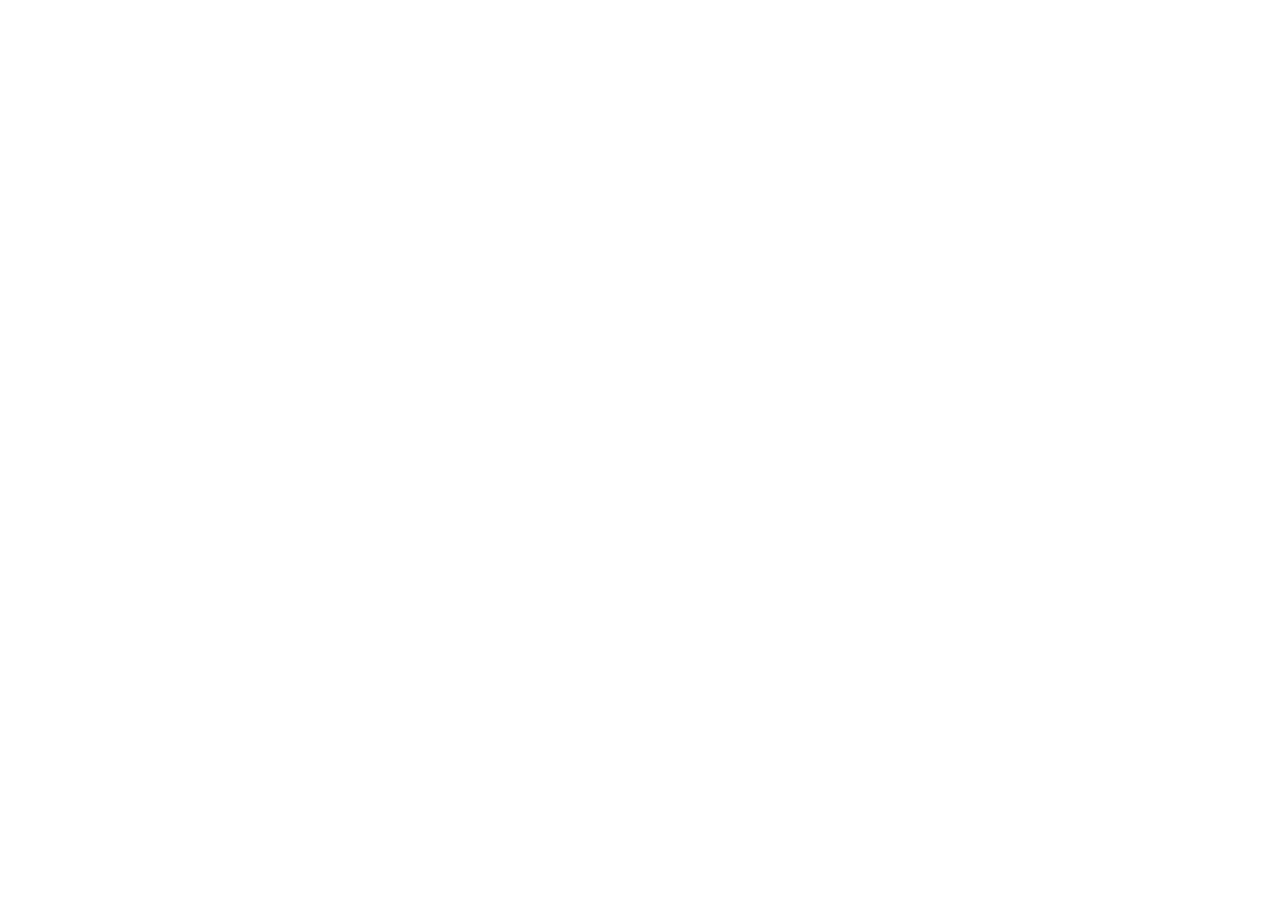
==== web/index.html @ 5def16aa "first commit" ====
<!doctype html>
<html lang="en">
<head>
  <meta charset="utf-8" />
  <meta name="viewport" content="width=device-width, initial-scale=1" />
  <title>Zenith Eclipse ERP Ultimate</title>
  <link rel="manifest" href="/manifest.json" />
  <link rel="icon" href="/icon.svg" />
  <link rel="stylesheet" href="/styles.css" />
</head>
<body>
  <div id="app"></div>
  <script src="/app.js"></script>
</body>
</html>
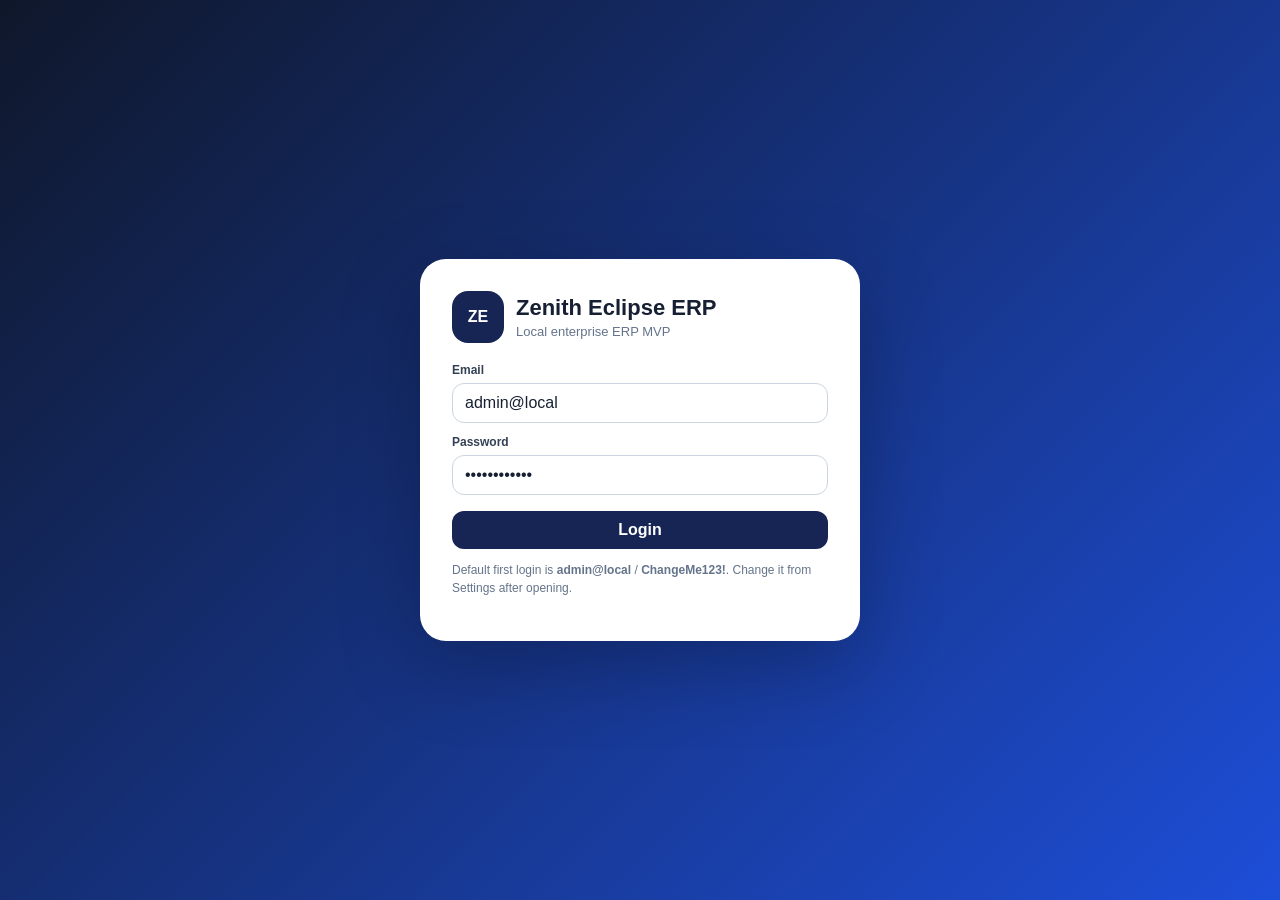
==== commit 1a4a96cc: "new" ====
--- a/web/index.html
+++ b/web/index.html
@@ -3,13 +3,268 @@
 <head>
   <meta charset="utf-8" />
   <meta name="viewport" content="width=device-width, initial-scale=1" />
-  <title>Zenith Eclipse ERP Ultimate</title>
-  <link rel="manifest" href="/manifest.json" />
-  <link rel="icon" href="/icon.svg" />
-  <link rel="stylesheet" href="/styles.css" />
+  <title>Zenith Eclipse ERP</title>
+  <style>
+    :root{--bg:#f4f7fb;--card:#fff;--ink:#172033;--muted:#64748b;--line:#e2e8f0;--primary:#172554;--primary2:#1e40af;--good:#087f5b;--warn:#b45309;--bad:#b91c1c;--soft:#eef2ff;--shadow:0 12px 35px rgba(15,23,42,.08)}
+    *{box-sizing:border-box} body{margin:0;background:var(--bg);color:var(--ink);font-family:Inter,Segoe UI,Arial,sans-serif} button,input,select,textarea{font:inherit}
+    .login-wrap{min-height:100vh;display:grid;place-items:center;padding:28px;background:linear-gradient(135deg,#0f172a,#1d4ed8)}
+    .login-card{width:min(440px,100%);background:white;border-radius:26px;padding:32px;box-shadow:0 25px 80px rgba(0,0,0,.25)}
+    .brand{display:flex;align-items:center;gap:12px;margin-bottom:20px}.brand-mark{height:52px;width:52px;border-radius:16px;background:#172554;color:#fff;display:grid;place-items:center;font-weight:900}.brand h1{font-size:22px;margin:0}.brand p{margin:3px 0 0;color:var(--muted);font-size:13px}
+    label{font-weight:800;font-size:12px;color:#334155;display:block;margin:12px 0 6px}.input,input,select,textarea{width:100%;border:1px solid #cbd5e1;border-radius:12px;padding:10px 12px;background:white;color:var(--ink);outline:none} textarea{min-height:92px;resize:vertical}.input:focus,input:focus,select:focus,textarea:focus{border-color:#1d4ed8;box-shadow:0 0 0 4px rgba(29,78,216,.09)}
+    .btn{border:0;border-radius:12px;padding:10px 14px;font-weight:900;cursor:pointer;display:inline-flex;gap:8px;align-items:center;justify-content:center}.btn.primary{background:var(--primary);color:white}.btn.secondary{background:#e2e8f0;color:#0f172a}.btn.good{background:var(--good);color:white}.btn.warn{background:var(--warn);color:white}.btn.bad{background:var(--bad);color:white}.btn.ghost{background:transparent;color:var(--primary);border:1px solid var(--line)}.btn.small{padding:7px 9px;border-radius:10px;font-size:12px}.btn:disabled{opacity:.55;cursor:not-allowed}
+    .hint{color:var(--muted);font-size:12px;line-height:1.5}.error{background:#fef2f2;border:1px solid #fecaca;color:#991b1b;border-radius:12px;padding:10px;margin-top:12px}.okbox{background:#ecfdf5;border:1px solid #bbf7d0;color:#065f46;border-radius:12px;padding:10px;margin-top:12px}
+    .app{display:none;min-height:100vh}.sidebar{position:fixed;inset:0 auto 0 0;width:280px;background:#0f172a;color:#dbeafe;display:flex;flex-direction:column;z-index:10}.side-head{padding:20px;border-bottom:1px solid rgba(255,255,255,.08)}.side-head .brand-mark{background:#2563eb}.side-head .brand h1{color:#fff}.side-head .brand p{color:#93c5fd}.nav{overflow:auto;padding:12px}.nav-group-title{font-size:11px;text-transform:uppercase;letter-spacing:.08em;color:#94a3b8;margin:16px 10px 8px}.nav button{width:100%;border:0;background:transparent;color:#cbd5e1;text-align:left;padding:10px 12px;border-radius:12px;cursor:pointer;font-weight:750;display:flex;justify-content:space-between;gap:8px}.nav button:hover,.nav button.active{background:#1e293b;color:#fff}.side-foot{margin-top:auto;padding:14px;border-top:1px solid rgba(255,255,255,.08);font-size:12px;color:#94a3b8}
+    .main{margin-left:280px;min-height:100vh}.topbar{height:76px;background:rgba(255,255,255,.9);backdrop-filter:blur(12px);position:sticky;top:0;z-index:8;border-bottom:1px solid var(--line);display:flex;align-items:center;justify-content:space-between;padding:0 28px}.title h2{margin:0;font-size:24px}.title p{margin:4px 0 0;color:var(--muted);font-size:13px}.userbox{display:flex;align-items:center;gap:10px}.avatar{height:40px;width:40px;border-radius:50%;background:#dbeafe;color:#1e3a8a;display:grid;place-items:center;font-weight:900}
+    .content{padding:28px}.cards{display:grid;grid-template-columns:repeat(4,minmax(0,1fr));gap:16px;margin-bottom:22px}.card{background:var(--card);border:1px solid var(--line);border-radius:22px;padding:18px;box-shadow:var(--shadow)}.metric .label{color:var(--muted);font-size:12px;text-transform:uppercase;letter-spacing:.06em;font-weight:900}.metric .value{font-size:28px;font-weight:950;margin-top:8px}.metric .sub{color:var(--muted);font-size:12px;margin-top:4px}.grid2{display:grid;grid-template-columns:1.2fr .8fr;gap:16px}.toolbar{display:flex;gap:10px;align-items:center;justify-content:space-between;margin-bottom:14px;flex-wrap:wrap}.toolbar-left,.toolbar-right{display:flex;gap:10px;align-items:center;flex-wrap:wrap}.search{max-width:360px}.table-wrap{background:white;border:1px solid var(--line);border-radius:20px;box-shadow:var(--shadow);overflow:hidden}.table-scroll{overflow:auto;max-height:calc(100vh - 230px)}table{border-collapse:collapse;width:100%;font-size:13px}th,td{padding:11px 12px;border-bottom:1px solid var(--line);text-align:left;vertical-align:top;white-space:nowrap}th{position:sticky;top:0;background:#f8fafc;z-index:1;color:#334155;font-size:12px;text-transform:uppercase;letter-spacing:.04em}td.muted{color:var(--muted)}.pill{display:inline-block;border-radius:999px;padding:4px 8px;font-weight:900;font-size:11px}.pill.good{background:#dcfce7;color:#166534}.pill.warn{background:#fef3c7;color:#92400e}.pill.bad{background:#fee2e2;color:#991b1b}.pill.neutral{background:#e2e8f0;color:#334155}.pill.info{background:#dbeafe;color:#1e3a8a}.actions{display:flex;gap:6px;align-items:center}.empty{padding:42px;text-align:center;color:var(--muted)}
+    .modal{position:fixed;inset:0;background:rgba(15,23,42,.55);display:none;align-items:flex-start;justify-content:center;padding:26px;z-index:30;overflow:auto}.modal-card{background:white;border-radius:22px;width:min(980px,100%);box-shadow:0 30px 90px rgba(0,0,0,.28);overflow:hidden}.modal-head{display:flex;align-items:center;justify-content:space-between;padding:18px 22px;border-bottom:1px solid var(--line)}.modal-head h3{margin:0}.modal-body{padding:22px}.form-grid{display:grid;grid-template-columns:repeat(3,minmax(0,1fr));gap:14px}.field.full{grid-column:1/-1}.modal-foot{display:flex;justify-content:flex-end;gap:10px;padding:18px 22px;border-top:1px solid var(--line);background:#f8fafc}
+    .settings-grid{display:grid;grid-template-columns:1fr 1fr;gap:16px}.mini-list{display:grid;gap:10px}.mini-row{display:flex;justify-content:space-between;gap:12px;padding:10px 0;border-bottom:1px solid var(--line)}.mini-row b{font-size:13px}.mini-row span{color:var(--muted);font-size:13px;text-align:right}.ai-line{padding:12px;border:1px solid var(--line);border-radius:14px;margin-top:10px;background:#f8fafc}.report-list{columns:2;column-gap:28px}.report-list div{break-inside:avoid;border-bottom:1px solid var(--line);padding:8px 0}.mobile-menu{display:none}
+    @media(max-width:1100px){.cards{grid-template-columns:repeat(2,1fr)}.grid2,.settings-grid{grid-template-columns:1fr}.form-grid{grid-template-columns:repeat(2,1fr)}}
+    @media(max-width:760px){.sidebar{transform:translateX(-100%);transition:.2s}.sidebar.open{transform:none}.main{margin-left:0}.mobile-menu{display:inline-flex}.topbar{padding:0 14px}.content{padding:16px}.cards{grid-template-columns:1fr}.form-grid{grid-template-columns:1fr}.modal{padding:12px}th,td{padding:9px}.title h2{font-size:18px}}
+  </style>
 </head>
 <body>
-  <div id="app"></div>
-  <script src="/app.js"></script>
+  <div id="login" class="login-wrap">
+    <div class="login-card">
+      <div class="brand"><div class="brand-mark">ZE</div><div><h1>Zenith Eclipse ERP</h1><p>Local enterprise ERP MVP</p></div></div>
+      <label>Email</label><input id="loginEmail" value="admin@local" autocomplete="username" />
+      <label>Password</label><input id="loginPassword" value="ChangeMe123!" type="password" autocomplete="current-password" />
+      <button class="btn primary" style="width:100%;margin-top:16px" onclick="login()">Login</button>
+      <p class="hint">Default first login is <b>admin@local</b> / <b>ChangeMe123!</b>. Change it from Settings after opening.</p>
+      <div id="loginMsg"></div>
+    </div>
+  </div>
+
+  <div id="app" class="app">
+    <aside id="sidebar" class="sidebar">
+      <div class="side-head"><div class="brand"><div class="brand-mark">ZE</div><div><h1>Zenith ERP</h1><p id="companyShort">Company control system</p></div></div></div>
+      <nav id="nav" class="nav"></nav>
+      <div class="side-foot"><div id="userSmall"></div><div style="margin-top:6px">Data is stored locally on this computer.</div></div>
+    </aside>
+    <main class="main">
+      <header class="topbar">
+        <button class="btn ghost mobile-menu" onclick="toggleMenu()">☰</button>
+        <div class="title"><h2 id="pageTitle">Dashboard</h2><p id="pageSub">Full company overview</p></div>
+        <div class="userbox"><div class="avatar" id="avatar">A</div><div><b id="userName">Admin</b><div class="hint" id="userRole">Owner</div></div><button class="btn secondary small" onclick="logout()">Logout</button></div>
+      </header>
+      <section id="content" class="content"></section>
+    </main>
+  </div>
+
+  <div id="modal" class="modal">
+    <div class="modal-card">
+      <div class="modal-head"><h3 id="modalTitle">Record</h3><button class="btn secondary small" onclick="closeModal()">✕</button></div>
+      <div id="modalBody" class="modal-body"></div>
+      <div id="modalFoot" class="modal-foot"></div>
+    </div>
+  </div>
+
+<script>
+const State = { user:null, company:null, stats:null, module:'dashboard', records:[], editing:null, modulesCache:{}, users:[] };
+const CURRENCIES = ['AED','USD','EUR','OMR','GBP','CNY','AFN','SAR','INR'];
+const STATUS = ['Active','Draft','Open','Pending','In Transit','Delivered','Closed','Cancelled'];
+const APPROVAL = ['Pending','Approved','Rejected','Returned','Not required'];
+const PAYMENT = ['Unpaid','Partial','Paid','Overdue'];
+
+const groups = [
+  ['Main', [['dashboard','Dashboard'],['approvals','Approvals'],['reports','Reports']]],
+  ['Sales', [['customers','Customers'],['suppliers','Suppliers'],['products','Products / Services'],['rfqs','RFQ'],['quotations','Quotations'],['proformas','Proforma Invoices'],['invoices','Commercial Invoices'],['packingLists','Packing Lists']]],
+  ['Transport', [['shipments','Shipments'],['billsOfLading','BL Module'],['deliveryNotes','Delivery Notes']]],
+  ['Finance', [['vouchers','Vouchers'],['expenses','Expenses'],['bankDocuments','Bank Documents']]],
+  ['Admin / Legal', [['employees','Employees'],['contracts','Contracts'],['assets','Assets'],['complianceCases','Compliance / KYC'],['tasks','Tasks']]],
+  ['System', [['audit','Audit Trail'],['settings','Settings']]]
+];
+
+const moduleDefs = {
+  customers:{title:'Customers', sub:'Customer master data, credit, KYC, approvals', key:['code','name','phone','country','creditLimit','approvalStatus','status'], fields:[
+    ['code','Code','readonly'],['name','Customer name','text','req'],['contactPerson','Contact person'],['email','Email'],['phone','Phone'],['country','Country'],['currency','Currency','select',CURRENCIES],['creditLimit','Credit limit','number'],['outstanding','Outstanding','number'],['kycStatus','KYC Status','select',['Pending','Approved','Expired','High risk']],['riskLevel','Risk level','select',['Low','Medium','High']],['status','Status','select',STATUS],['notes','Notes','textarea','full'] ]},
+  suppliers:{title:'Suppliers', sub:'Supplier database, terms, KYB, approvals', key:['code','name','phone','country','currency','approvalStatus','status'], fields:[
+    ['code','Code','readonly'],['name','Supplier name','text','req'],['contactPerson','Contact person'],['email','Email'],['phone','Phone'],['country','Country'],['currency','Currency','select',CURRENCIES],['paymentTerms','Payment terms'],['kybStatus','KYB Status','select',['Pending','Approved','Expired','High risk']],['status','Status','select',STATUS],['notes','Notes','textarea','full'] ]},
+  employees:{title:'Employees', sub:'HR files, departments, documents, expiry alerts', key:['code','name','department','role','phone','documentExpiry','status'], fields:[
+    ['code','Employee Code','readonly'],['name','Employee name','text','req'],['department','Department','select',['Accounting','Admin','Legal','Transport','Sales','Operations','Management']],['role','Job role'],['email','Email'],['phone','Phone'],['branch','Branch'],['joiningDate','Joining date','date'],['documentType','Document type'],['documentExpiry','Document expiry','date'],['status','Status','select',STATUS],['notes','Notes','textarea','full'] ]},
+  products:{title:'Products / Services', sub:'Product, service, transport price list', key:['code','name','category','unit','sellingPrice','currency','status'], fields:[
+    ['code','Code','readonly'],['name','Product / Service name','text','req'],['category','Category','select',['Product','Transport','Customs','Freight','Service','Other']],['unit','Unit'],['buyingCost','Buying cost','number'],['sellingPrice','Selling price','number'],['currency','Currency','select',CURRENCIES],['status','Status','select',STATUS],['description','Description','textarea','full'] ]},
+  rfqs:{title:'RFQ', sub:'Request for quotation and first job reference', key:['docNo','jobRef','date','customer','route','status','createdBy'], fields:[
+    ['docNo','RFQ No.','readonly'],['jobRef','Job Ref.','text'],['date','Date','date'],['customer','Customer','text','req'],['route','Route'],['cargo','Cargo description','textarea','full'],['quantity','Quantity'],['targetPrice','Target price','number'],['currency','Currency','select',CURRENCIES],['status','Status','select',STATUS],['notes','Notes','textarea','full'] ]},
+  quotations:{title:'Quotations', sub:'Approved quotation with profit control', key:['docNo','jobRef','date','customer','sellingPrice','profit','approvalStatus','status'], fields:[
+    ['docNo','Quotation No.','readonly'],['jobRef','Job Ref.','text'],['date','Date','date'],['customer','Customer','text','req'],['validUntil','Valid until','date'],['route','Route'],['cargo','Cargo / service description','textarea','full'],['buyingCost','Buying cost','number'],['sellingPrice','Selling price','number'],['profit','Profit','number'],['currency','Currency','select',CURRENCIES],['approvalStatus','Approval','select',APPROVAL],['status','Status','select',STATUS],['terms','Terms','textarea','full'] ]},
+  proformas:{title:'Proforma Invoices', sub:'PI linked to quotation/job reference', key:['docNo','jobRef','date','customer','total','paymentStatus','approvalStatus','status'], fields:[
+    ['docNo','PI No.','readonly'],['jobRef','Job Ref.','text'],['date','Date','date'],['customer','Customer','text','req'],['description','Description','textarea','full'],['subtotal','Subtotal','number'],['vat','VAT','number'],['total','Total','number'],['currency','Currency','select',CURRENCIES],['paymentStatus','Payment','select',PAYMENT],['approvalStatus','Approval','select',APPROVAL],['status','Status','select',STATUS] ]},
+  invoices:{title:'Commercial Invoices', sub:'Commercial invoice, receivables, profit tracking', key:['docNo','jobRef','date','customer','total','paymentStatus','approvalStatus','status'], fields:[
+    ['docNo','Invoice No.','readonly'],['jobRef','Job Ref.','text'],['date','Date','date'],['customer','Customer','text','req'],['commercialInvoiceNo','External CI No.'],['description','Description','textarea','full'],['subtotal','Subtotal','number'],['vat','VAT','number'],['total','Total','number'],['cost','Cost','number'],['profit','Profit','number'],['currency','Currency','select',CURRENCIES],['dueDate','Due date','date'],['paymentStatus','Payment','select',PAYMENT],['approvalStatus','Approval','select',APPROVAL],['status','Status','select',STATUS] ]},
+  packingLists:{title:'Packing Lists', sub:'Packing list linked to invoice/shipment', key:['docNo','jobRef','date','customer','packages','grossWeight','status'], fields:[
+    ['docNo','Packing List No.','readonly'],['jobRef','Job Ref.','text'],['date','Date','date'],['customer','Customer','text','req'],['productDescription','Product description','textarea','full'],['packages','Packages'],['netWeight','Net weight'],['grossWeight','Gross weight'],['volume','Volume / CBM'],['marks','Marks & numbers','textarea','full'],['status','Status','select',STATUS] ]},
+  shipments:{title:'Shipments / Transport', sub:'Containers, trucks, route, customs, GPS status', key:['docNo','jobRef','customer','route','containerNo','truckNo','status','profit'], fields:[
+    ['docNo','Shipment No.','readonly'],['jobRef','Job Ref.','text'],['customer','Customer','text','req'],['supplier','Transport supplier'],['route','Route','text','req'],['origin','Origin'],['destination','Destination'],['containerNo','Container No.'],['sealNo','Seal No.'],['truckNo','Truck No.'],['trailerNo','Trailer No.'],['driverName','Driver name'],['driverMobile','Driver mobile'],['bayanNo','Bayan / Customs No.'],['gatePass','Gate pass'],['portStatus','Port status'],['customsStatus','Customs status'],['borderStatus','Border status'],['gpsLocation','GPS location / link'],['cost','Transport cost','number'],['sellingPrice','Selling price','number'],['profit','Profit','number'],['status','Status','select',STATUS],['notes','Notes','textarea','full'] ]},
+  billsOfLading:{title:'Bill of Lading', sub:'BL draft, carrier, amendments, approvals', key:['docNo','jobRef','shipper','consignee','containerNo','blType','approvalStatus','status'], fields:[
+    ['docNo','BL No.','readonly'],['jobRef','Job Ref.','text'],['shipper','Shipper','text','req'],['consignee','Consignee','text','req'],['notifyParty','Notify party'],['vesselVoyage','Vessel / Voyage'],['pol','POL'],['pod','POD'],['fpod','FPOD'],['containerNo','Container No.'],['sealNo','Seal No.'],['cargoDescription','Cargo description','textarea','full'],['grossWeight','Gross weight'],['netWeight','Net weight'],['hsCode','HS Code'],['freightTerms','Freight terms','select',['Prepaid','Collect','Third party']],['blType','BL Type','select',['Original BL','Seaway BL','Telex Release','Surrendered BL','eBL']],['surrenderStatus','Surrender status','select',['Not surrendered','Requested','Surrendered']],['amendmentRecord','Amendment record','textarea','full'],['carrierCommunication','Carrier / agent communication','textarea','full'],['approvalStatus','Approval','select',APPROVAL],['status','Status','select',STATUS] ]},
+  deliveryNotes:{title:'Delivery Notes', sub:'POD, receiver, GPS, delivery confirmation', key:['docNo','jobRef','customer','truckNo','containerNo','receiverName','approvalStatus','status'], fields:[
+    ['docNo','Delivery Note No.','readonly'],['jobRef','Job Ref.','text'],['customer','Customer','text','req'],['dateTime','Date & time','datetime-local'],['truckNo','Truck No.'],['driverName','Driver name'],['driverMobile','Driver mobile'],['containerNo','Container No.'],['sealNo','Seal No.'],['productDescription','Product description','textarea','full'],['quantity','Quantity'],['weight','Weight'],['loadingLocation','Loading location'],['deliveryLocation','Delivery location'],['receiverName','Receiver name'],['receiverSignature','Receiver signature text'],['gpsLocation','GPS location / link'],['photoNotes','Delivery photo notes / file refs','textarea','full'],['podStatus','POD status','select',['Pending','Uploaded','Verified','Rejected']],['approvalStatus','Approval','select',APPROVAL],['status','Status','select',STATUS] ]},
+  vouchers:{title:'Vouchers', sub:'Receipt, payment and internal transfer vouchers', key:['docNo','date','type','party','amount','currency','approvalStatus','status'], fields:[
+    ['docNo','Voucher No.','readonly'],['date','Date','date'],['type','Type','select',['Receipt Voucher','Payment Voucher','Internal Transfer']],['party','Customer / Supplier / Account','text','req'],['bankAccount','Bank / Cash account'],['amount','Amount','number'],['currency','Currency','select',CURRENCIES],['reference','Reference'],['description','Description','textarea','full'],['approvalStatus','Approval','select',APPROVAL],['status','Status','select',STATUS] ]},
+  expenses:{title:'Expenses', sub:'Office, shipment, route and admin expenses', key:['docNo','date','category','party','amount','approvalStatus','status'], fields:[
+    ['docNo','Expense No.','readonly'],['date','Date','date'],['category','Category','select',['Office','Transport','Port charges','Truck waiting','Customs','Legal','HR','Bank','Other']],['party','Paid to'],['jobRef','Job Ref.'],['amount','Amount','number'],['currency','Currency','select',CURRENCIES],['description','Description','textarea','full'],['approvalStatus','Approval','select',APPROVAL],['status','Status','select',STATUS] ]},
+  contracts:{title:'Contracts / Legal', sub:'Contracts, POA, legal records, expiry alerts', key:['docNo','title','party','contractType','expiryDate','approvalStatus','status'], fields:[
+    ['docNo','Contract No.','readonly'],['title','Title','text','req'],['party','Customer / Supplier / Employee'],['contractType','Type','select',['Customer Contract','Supplier Contract','Agency Agreement','Transport Agreement','POA','Legal Case','Company Registration','Other']],['startDate','Start date','date'],['expiryDate','Expiry date','date'],['riskFlag','Legal risk','select',['Low','Medium','High']],['version','Version'],['summary','Summary / clauses','textarea','full'],['approvalStatus','Approval','select',APPROVAL],['status','Status','select',STATUS] ]},
+  assets:{title:'Assets', sub:'Company assets and vehicle/truck document expiry', key:['code','name','assetType','assignedTo','documentExpiry','status'], fields:[
+    ['code','Asset Code','readonly'],['name','Asset name','text','req'],['assetType','Type','select',['Vehicle','Truck','Trailer','Laptop','Office equipment','License','Other']],['assignedTo','Assigned to'],['plateNo','Plate / serial no.'],['purchaseDate','Purchase date','date'],['value','Value','number'],['documentExpiry','Document expiry','date'],['status','Status','select',STATUS],['notes','Notes','textarea','full'] ]},
+  bankDocuments:{title:'Bank Documents', sub:'Bank uploads, reconciliation and approvals', key:['docNo','date','bankName','accountNo','amount','status'], fields:[
+    ['docNo','Bank Doc No.','readonly'],['date','Date','date'],['bankName','Bank name','text','req'],['accountNo','Account No.'],['documentType','Document type','select',['Statement','Transfer proof','Deposit slip','Reconciliation','Other']],['amount','Amount','number'],['currency','Currency','select',CURRENCIES],['reference','Reference'],['approvalStatus','Approval','select',APPROVAL],['status','Status','select',STATUS],['notes','Notes','textarea','full'] ]},
+  complianceCases:{title:'Compliance / KYC', sub:'KYC, KYB, sanctions, source of funds, country risk', key:['docNo','partyName','caseType','countryRisk','sanctionsStatus','approvalStatus','status'], fields:[
+    ['docNo','Compliance No.','readonly'],['partyName','Party name','text','req'],['caseType','Case type','select',['KYC','KYB','Sanctions','Source of Funds','Source of Wealth','High Risk Transaction']],['country','Country'],['countryRisk','Country risk','select',['Low','Medium','High','Prohibited']],['sanctionsStatus','Sanctions status','select',['Not screened','Clear','Possible match','Blocked']],['transactionPurpose','Transaction purpose','textarea','full'],['sourceOfFunds','Source of funds'],['beneficialOwner','Beneficial owner'],['riskNotes','Risk notes','textarea','full'],['approvalStatus','Approval','select',APPROVAL],['status','Status','select',STATUS] ]},
+  tasks:{title:'Tasks', sub:'Internal notices, task management, reminders', key:['docNo','title','assignedTo','department','dueDate','status'], fields:[
+    ['docNo','Task No.','readonly'],['title','Task title','text','req'],['assignedTo','Assigned to'],['department','Department','select',['Accounting','Admin','Legal','Transport','Sales','Operations','Management']],['priority','Priority','select',['Low','Medium','High','Urgent']],['dueDate','Due date','date'],['description','Description','textarea','full'],['status','Status','select',['Pending','In Progress','Done','Cancelled']] ]}
+};
+
+function esc(s){return String(s ?? '').replace(/[&<>"']/g,m=>({'&':'&amp;','<':'&lt;','>':'&gt;','"':'&quot;',"'":'&#39;'}[m]))}
+function fmt(v){ if(v===undefined||v===null||v==='') return '—'; if(typeof v==='number') return Number(v).toLocaleString(undefined,{maximumFractionDigits:2}); return esc(v); }
+async function api(path, opts={}){ const res=await fetch(path,{headers:{'Content-Type':'application/json'},...opts}); const data=await res.json().catch(()=>({ok:false,error:'Invalid server response'})); if(!res.ok||!data.ok) throw new Error(data.error||('HTTP '+res.status)); return data.data; }
+function today(){ return new Date().toISOString().slice(0,10); }
+function money(n){ return Number(n||0).toLocaleString(undefined,{maximumFractionDigits:2}); }
+function pill(v){ const s=String(v||'').toLowerCase(); let c='neutral'; if(['approved','paid','active','delivered','closed','done','clear','verified'].some(x=>s.includes(x))) c='good'; if(['pending','draft','partial','in transit','open','requested','returned'].some(x=>s.includes(x))) c='warn'; if(['rejected','cancelled','overdue','high','blocked','expired'].some(x=>s.includes(x))) c='bad'; if(['not required','low'].some(x=>s.includes(x))) c='info'; return `<span class="pill ${c}">${fmt(v)}</span>` }
+
+async function login(){
+  const msg=document.getElementById('loginMsg'); msg.innerHTML='';
+  try{ await api('/api/login',{method:'POST',body:JSON.stringify({email:loginEmail.value,password:loginPassword.value})}); await bootstrap(); }
+  catch(e){ msg.innerHTML=`<div class="error">${esc(e.message)}</div>`; }
+}
+async function logout(){ await fetch('/api/logout'); location.reload(); }
+async function bootstrap(){
+  try{
+    const b=await api('/api/bootstrap'); State.user=b.user; State.company=b.company; State.stats=b.stats; State.users=b.users||[];
+    document.getElementById('login').style.display='none'; document.getElementById('app').style.display='block';
+    companyShort.textContent=State.company.name||'Company control system'; userName.textContent=State.user.name; userRole.textContent=State.user.role+' • '+(State.user.department||''); avatar.textContent=(State.user.name||'A').slice(0,1).toUpperCase(); userSmall.textContent=`${State.user.email} • ${State.user.role}`;
+    renderNav(); await route('dashboard');
+  }catch(e){ document.getElementById('login').style.display='grid'; }
+}
+function renderNav(){
+  nav.innerHTML=groups.map(([g,items])=>`<div class="nav-group-title">${g}</div>`+items.map(([id,label])=>`<button id="nav_${id}" onclick="route('${id}')"><span>${label}</span><span id="navCount_${id}"></span></button>`).join('')).join('');
+}
+function setActive(id,title,sub){ State.module=id; document.querySelectorAll('.nav button').forEach(b=>b.classList.remove('active')); const nb=document.getElementById('nav_'+id); if(nb) nb.classList.add('active'); pageTitle.textContent=title; pageSub.textContent=sub||''; if(innerWidth<760) sidebar.classList.remove('open'); }
+function toggleMenu(){ sidebar.classList.toggle('open'); }
+async function route(id){
+  if(id==='dashboard') return renderDashboard();
+  if(id==='approvals') return renderApprovals();
+  if(id==='reports') return renderReports();
+  if(id==='audit') return renderAudit();
+  if(id==='settings') return renderSettings();
+  return renderModule(id);
+}
+
+async function refreshStats(){ State.stats=await api('/api/stats'); }
+async function renderDashboard(){
+  await refreshStats(); setActive('dashboard','Dashboard','Owner and management control overview');
+  const s=State.stats||{};
+  content.innerHTML=`
+    <div class="cards">
+      ${metric('Cash balance',s.cashBalance,'Local calculated receipts minus payments')}
+      ${metric('Receivables',s.receivables,'Open/unpaid commercial invoices')}
+      ${metric('Payables / spend',s.payables,'Payment vouchers and expenses')}
+      ${metric('Profit',s.profit,'Shipment + invoice profit entries')}
+      ${metric('Open shipments',s.openShipments,'Shipments not closed/cancelled')}
+      ${metric('Pending approvals',s.pendingApprovals,'Documents awaiting approval')}
+      ${metric('Pending BL',s.pendingBL,'BL drafts / pending approvals')}
+      ${metric('Pending DN',s.pendingDN,'Delivery note drafts / approvals')}
+    </div>
+    <div class="grid2">
+      <div class="card"><h3>AI management assistant</h3><p class="hint">Local MVP rule engine. Production AI/OCR can be connected later to your private database permissions.</p>${aiLines(s)}</div>
+      <div class="card"><h3>System coverage</h3><div class="mini-list">${Object.entries(s.moduleCounts||{}).sort().map(([k,v])=>`<div class="mini-row"><b>${esc(labelFor(k))}</b><span>${v} records</span></div>`).join('')}</div></div>
+    </div>`;
+}
+function metric(label,value,sub){ return `<div class="card metric"><div class="label">${label}</div><div class="value">${money(value)}</div><div class="sub">${sub}</div></div>` }
+function aiLines(s){
+  const lines=[];
+  if((s.pendingApprovals||0)>0) lines.push(`${s.pendingApprovals} approval item(s) need manager review.`);
+  if((s.receivables||0)>0) lines.push(`Receivables are ${money(s.receivables)}. Follow up unpaid customers.`);
+  if((s.pendingBL||0)>0) lines.push(`${s.pendingBL} BL item(s) are still pending/draft.`);
+  if((s.openShipments||0)>0) lines.push(`${s.openShipments} open shipment(s) should be checked for delay, DO expiry and free time.`);
+  if((s.cashBalance||0)<0) lines.push(`Cash balance is negative in local records. Review payment vouchers and receipts.`);
+  if(!lines.length) lines.push('No urgent issue detected from the current local records.');
+  return lines.map(x=>`<div class="ai-line">${esc(x)}</div>`).join('')
+}
+function labelFor(k){ return moduleDefs[k]?.title || ({approvals:'Approvals',dashboard:'Dashboard',reports:'Reports',audit:'Audit Trail',settings:'Settings'}[k]||k); }
+
+async function renderModule(module){
+  const def=moduleDefs[module]; if(!def){ content.innerHTML='<div class="error">Unknown module</div>'; return; }
+  setActive(module,def.title,def.sub); content.innerHTML='<div class="card">Loading...</div>';
+  State.records=await api('/api/list?module='+encodeURIComponent(module)); State.modulesCache[module]=State.records;
+  const rows=State.records; const keys=def.key;
+  content.innerHTML=`<div class="toolbar"><div class="toolbar-left"><button class="btn primary" onclick="openForm('${module}')">+ New</button><button class="btn secondary" onclick="renderModule('${module}')">Refresh</button></div><div class="toolbar-right"><input class="input search" id="searchBox" placeholder="Search ${esc(def.title)}..." oninput="drawTable('${module}')" /><button class="btn ghost" onclick="downloadCSV('${module}')">Export CSV</button></div></div><div class="table-wrap"><div class="table-scroll"><table><thead><tr>${keys.map(k=>`<th>${esc(fieldLabel(k))}</th>`).join('')}<th>Actions</th></tr></thead><tbody id="tbody"></tbody></table></div></div>`;
+  drawTable(module);
+}
+function drawTable(module){
+  const def=moduleDefs[module]; const q=(document.getElementById('searchBox')?.value||'').toLowerCase();
+  const rows=(State.modulesCache[module]||State.records||[]).filter(r=>JSON.stringify(r).toLowerCase().includes(q));
+  const html=rows.map(r=>`<tr>${def.key.map(k=>`<td>${['approvalStatus','status','paymentStatus','riskLevel','podStatus','kycStatus','kybStatus','sanctionsStatus','countryRisk'].includes(k)?pill(r[k]):fmt(r[k])}</td>`).join('')}<td><div class="actions"><button class="btn secondary small" onclick='openForm("${module}",${JSON.stringify(r.id)})'>Edit</button><button class="btn ghost small" onclick='printDoc("${module}",${JSON.stringify(r.id)})'>Print</button>${approvalButtons(module,r)}<button class="btn bad small" onclick='cancelRecord("${module}",${JSON.stringify(r.id)})'>Cancel</button></div></td></tr>`).join('');
+  tbody.innerHTML=html||`<tr><td colspan="${def.key.length+1}"><div class="empty">No records yet. Click New to create one.</div></td></tr>`;
+}
+function approvalButtons(module,r){ const a=String(r.approvalStatus||''); if(a==='Pending'||a==='Returned'||a.includes('requested')) return `<button class="btn good small" onclick='approveRecord("${module}",${JSON.stringify(r.id)},"Approved")'>Approve</button><button class="btn warn small" onclick='approveRecord("${module}",${JSON.stringify(r.id)},"Returned")'>Return</button><button class="btn bad small" onclick='approveRecord("${module}",${JSON.stringify(r.id)},"Rejected")'>Reject</button>`; return ''; }
+function fieldLabel(k){ const s={docNo:'Document No.',jobRef:'Job Ref.',blNo:'BL No.',pol:'POL',pod:'POD',fpod:'FPOD',hsCode:'HS Code',kycStatus:'KYC Status',kybStatus:'KYB Status'}[k]; if(s) return s; return k.replace(/([A-Z])/g,' $1').replace(/^./,m=>m.toUpperCase()); }
+function openForm(module,id){
+  const def=moduleDefs[module]; const rec=id?(State.modulesCache[module]||[]).find(x=>x.id===id):{}; State.editing={module,id,rec:{...rec}};
+  modalTitle.textContent=(id?'Edit ':'New ')+def.title;
+  modalBody.innerHTML=`<div class="form-grid">${def.fields.map(f=>fieldHTML(f,rec||{})).join('')}</div><div id="formMsg"></div>`;
+  modalFoot.innerHTML=`<button class="btn secondary" onclick="closeModal()">Close</button><button class="btn primary" onclick="saveForm()">Save</button>`;
+  modal.style.display='flex';
+}
+function fieldHTML(f,rec){ const [name,label,type='text',a,b]=f; const full=(a==='full'||b==='full'||type==='textarea')?' full':''; const req=(a==='req'||b==='req')?' required':''; const val=rec[name]??defaultValue(name,type); let input='';
+  if(type==='textarea') input=`<textarea id="f_${name}" ${req}>${esc(val)}</textarea>`;
+  else if(type==='select'){ const opts=(Array.isArray(a)?a:(Array.isArray(b)?b:[])); input=`<select id="f_${name}" ${req}><option value=""></option>${opts.map(o=>`<option ${String(val)===String(o)?'selected':''}>${esc(o)}</option>`).join('')}</select>`; }
+  else if(type==='readonly') input=`<input id="f_${name}" value="${esc(val)}" readonly placeholder="Auto" />`;
+  else input=`<input id="f_${name}" type="${type}" value="${esc(val)}" ${req}/>`;
+  return `<div class="field${full}"><label>${esc(label)}</label>${input}</div>` }
+function defaultValue(name,type){ if(type==='date'||name==='date') return today(); if(name==='currency') return State.company?.currency||'AED'; if(name==='approvalStatus') return 'Pending'; if(name==='paymentStatus') return 'Unpaid'; if(name==='status') return 'Active'; return ''; }
+async function saveForm(){
+  const {module,id}=State.editing; const def=moduleDefs[module]; const rec={id:id||''};
+  for(const f of def.fields){ const name=f[0]; const el=document.getElementById('f_'+name); if(!el) continue; let v=el.value; if(f[2]==='number') v=v===''?'':Number(v); rec[name]=v; }
+  try{ const saved=await api('/api/save',{method:'POST',body:JSON.stringify({module,record:rec})}); closeModal(); await renderModule(module); flash('Saved '+(saved.docNo||saved.code||saved.name||'record')); }
+  catch(e){ formMsg.innerHTML=`<div class="error">${esc(e.message)}</div>`; }
+}
+function closeModal(){ modal.style.display='none'; modalBody.innerHTML=''; modalFoot.innerHTML=''; }
+async function cancelRecord(module,id){ const reason=prompt('Reason for cancellation? Documents are not deleted permanently.'); if(reason===null) return; try{ await api('/api/cancel',{method:'POST',body:JSON.stringify({module,id,reason})}); await renderModule(module); }catch(e){ alert(e.message); } }
+async function approveRecord(module,id,decision){ const reason=prompt(decision+' reason / note:')||''; try{ await api('/api/approve',{method:'POST',body:JSON.stringify({module,id,decision,reason})}); if(State.module==='approvals') await renderApprovals(); else await renderModule(module); }catch(e){ alert(e.message); } }
+function printDoc(module,id){ window.open('/api/document?module='+encodeURIComponent(module)+'&id='+encodeURIComponent(id),'_blank'); }
+function flash(msg){ const d=document.createElement('div'); d.className='okbox'; d.textContent=msg; content.prepend(d); setTimeout(()=>d.remove(),2500); }
+function downloadCSV(module){ const rows=State.modulesCache[module]||[]; if(!rows.length) return alert('No rows'); const keys=[...new Set(rows.flatMap(r=>Object.keys(r)))]; const csv=[keys.join(',')].concat(rows.map(r=>keys.map(k=>'"'+String(r[k]??'').replace(/"/g,'""')+'"').join(','))).join('\n'); const a=document.createElement('a'); a.href=URL.createObjectURL(new Blob([csv],{type:'text/csv'})); a.download=module+'.csv'; a.click(); URL.revokeObjectURL(a.href); }
+
+async function renderApprovals(){
+  setActive('approvals','Approvals','Pending approvals and control actions'); content.innerHTML='<div class="card">Loading approvals...</div>';
+  const approvalMods=Object.keys(moduleDefs); const all=[];
+  for(const m of approvalMods){ const rows=await api('/api/list?module='+m).catch(()=>[]); State.modulesCache[m]=rows; rows.forEach(r=>{ const a=String(r.approvalStatus||'').toLowerCase(); if(a==='pending'||a==='returned'||a.includes('requested')) all.push({...r,_module:m}); }); }
+  content.innerHTML=`<div class="toolbar"><button class="btn secondary" onclick="renderApprovals()">Refresh</button></div><div class="table-wrap"><div class="table-scroll"><table><thead><tr><th>Module</th><th>Document</th><th>Job Ref</th><th>Party</th><th>Amount</th><th>Approval</th><th>Updated</th><th>Actions</th></tr></thead><tbody>${all.map(r=>`<tr><td>${esc(labelFor(r._module))}</td><td>${fmt(r.docNo||r.code||r.title||r.name)}</td><td>${fmt(r.jobRef)}</td><td>${fmt(r.customer||r.supplier||r.party||r.partyName||r.shipper)}</td><td>${fmt(r.total||r.amount||r.sellingPrice)}</td><td>${pill(r.approvalStatus)}</td><td>${fmt(r.updatedAt)}</td><td><div class="actions"><button class="btn ghost small" onclick='printDoc("${r._module}",${JSON.stringify(r.id)})'>Print</button><button class="btn good small" onclick='approveRecord("${r._module}",${JSON.stringify(r.id)},"Approved")'>Approve</button><button class="btn warn small" onclick='approveRecord("${r._module}",${JSON.stringify(r.id)},"Returned")'>Return</button><button class="btn bad small" onclick='approveRecord("${r._module}",${JSON.stringify(r.id)},"Rejected")'>Reject</button></div></td></tr>`).join('')||'<tr><td colspan="8"><div class="empty">No pending approvals.</div></td></tr>'}</tbody></table></div></div>`;
+}
+
+async function renderAudit(){
+  setActive('audit','Audit Trail','Who created, edited, approved, rejected, cancelled, and when'); content.innerHTML='<div class="card">Loading audit...</div>';
+  const rows=await api('/api/audit');
+  content.innerHTML=`<div class="toolbar"><button class="btn secondary" onclick="renderAudit()">Refresh</button></div><div class="table-wrap"><div class="table-scroll"><table><thead><tr><th>Time</th><th>User</th><th>Action</th><th>Module</th><th>Record</th><th>Summary</th><th>IP</th></tr></thead><tbody>${rows.map(r=>`<tr><td>${fmt(r.at)}</td><td>${fmt(r.userEmail)}</td><td>${pill(r.action)}</td><td>${fmt(labelFor(r.module))}</td><td>${fmt(r.recordId)}</td><td>${fmt(r.summary)}</td><td>${fmt(r.ip)}</td></tr>`).join('')||'<tr><td colspan="7"><div class="empty">No audit records yet.</div></td></tr>'}</tbody></table></div></div>`;
+}
+
+async function renderReports(){
+  await refreshStats(); setActive('reports','Reports','Management summaries from local ERP records'); const s=State.stats||{};
+  content.innerHTML=`<div class="cards">${metric('Cash in',s.totalCashIn,'Receipt vouchers')}${metric('Cash out',s.totalCashOut,'Payments and expenses')}${metric('Receivables',s.receivables,'Unpaid invoices')}${metric('Open shipments',s.openShipments,'Transport operations')}</div><div class="card"><h3>Report checklist</h3><div class="report-list">${[
+    'Profit and loss report','Balance sheet base data','Trial balance base data','Daily cash flow','Customer statement','Supplier statement','Profit per shipment','Profit per container','Profit by customer','Sales by employee','Pending BL report','Pending delivery notes','Overdue customers','Supplier payments due','Container/transit report','Contract expiry report','Compliance risk report','Audit trail report'
+  ].map(x=>`<div>✓ ${x}</div>`).join('')}</div><p class="hint">This MVP stores the records needed for these reports. A production build can add formal accounting ledgers, PDF report packs, Power BI/Metabase, PostgreSQL, and immutable audit storage.</p></div>`;
+}
+
+async function renderSettings(){
+  setActive('settings','Settings','Company profile, users, backup and restore');
+  const c=State.company||{};
+  content.innerHTML=`<div class="settings-grid"><div class="card"><h3>Company profile</h3><div class="form-grid">
+    ${['name','legalName','address','phone','email','website','taxNumber','currency','logoText','stampText','documentNote'].map(k=>`<div class="field ${k==='address'||k==='documentNote'?'full':''}"><label>${fieldLabel(k)}</label>${k==='address'||k==='documentNote'?`<textarea id="s_${k}">${esc(c[k]||'')}</textarea>`:`<input id="s_${k}" value="${esc(c[k]||'')}">`}</div>`).join('')}
+  </div><button class="btn primary" style="margin-top:14px" onclick="saveSettings()">Save company profile</button><div id="settingsMsg"></div></div>
+  <div class="card"><h3>Backup / Restore</h3><p class="hint">Export a JSON backup often. Restore replaces the local database on this computer.</p><p><a class="btn secondary" href="/api/export">Download backup JSON</a></p><input type="file" id="restoreFile" accept="application/json"><button class="btn warn" style="margin-top:10px" onclick="restoreBackup()">Restore backup</button><hr style="border:0;border-top:1px solid var(--line);margin:18px 0"><h3>Change my password</h3><label>Current password</label><input id="curPass" type="password"><label>New password</label><input id="newPass" type="password"><button class="btn primary" style="margin-top:10px" onclick="changePassword()">Change password</button><div id="passMsg"></div></div>
+  <div class="card" style="grid-column:1/-1"><h3>Users</h3><div id="usersBox"></div><button class="btn primary" onclick="openUserForm()">+ Add user</button></div></div>`;
+  drawUsers();
+}
+async function saveSettings(){ const data={}; ['name','legalName','address','phone','email','website','taxNumber','currency','logoText','stampText','documentNote'].forEach(k=>data[k]=document.getElementById('s_'+k).value); try{ State.company=await api('/api/settings',{method:'POST',body:JSON.stringify(data)}); settingsMsg.innerHTML='<div class="okbox">Saved</div>'; companyShort.textContent=State.company.name||''; }catch(e){ settingsMsg.innerHTML=`<div class="error">${esc(e.message)}</div>`; } }
+async function restoreBackup(){ const f=restoreFile.files[0]; if(!f) return alert('Choose backup JSON'); if(!confirm('Restore will replace current local ERP data. Continue?')) return; try{ await fetch('/api/import',{method:'POST',body:await f.text(),headers:{'Content-Type':'application/json'}}).then(async r=>{const d=await r.json(); if(!d.ok) throw new Error(d.error)}); alert('Restored. Please login again.'); location.reload(); }catch(e){ alert(e.message); } }
+async function changePassword(){ try{ await api('/api/change-password',{method:'POST',body:JSON.stringify({current:curPass.value,new:newPass.value})}); passMsg.innerHTML='<div class="okbox">Password changed</div>'; curPass.value=''; newPass.value=''; }catch(e){ passMsg.innerHTML=`<div class="error">${esc(e.message)}</div>`; } }
+function drawUsers(){ usersBox.innerHTML=`<div class="table-wrap"><table><thead><tr><th>Name</th><th>Email</th><th>Role</th><th>Department</th><th>Active</th><th>Actions</th></tr></thead><tbody>${State.users.map(u=>`<tr><td>${fmt(u.name)}</td><td>${fmt(u.email)}</td><td>${fmt(u.role)}</td><td>${fmt(u.department)}</td><td>${pill(u.active?'Active':'Disabled')}</td><td><button class="btn secondary small" onclick='openUserForm(${JSON.stringify(u.id)})'>Edit</button></td></tr>`).join('')}</tbody></table></div>`; }
+function openUserForm(id){ const u=id?State.users.find(x=>x.id===id):{}; modalTitle.textContent=id?'Edit user':'Add user'; modalBody.innerHTML=`<div class="form-grid"><div><label>Name</label><input id="u_name" value="${esc(u.name||'')}"></div><div><label>Email</label><input id="u_email" value="${esc(u.email||'')}"></div><div><label>Role</label><select id="u_role">${['Owner','Admin','Manager','Accounting','Sales','Transport','Legal','Viewer'].map(x=>`<option ${u.role===x?'selected':''}>${x}</option>`).join('')}</select></div><div><label>Department</label><input id="u_department" value="${esc(u.department||'')}"></div><div><label>Branch</label><input id="u_branch" value="${esc(u.branch||'')}"></div><div><label>${id?'New password (blank = keep)':'Password'}</label><input id="u_password" type="password" placeholder="ChangeMe123!"></div><div><label>Active</label><select id="u_active"><option value="true" ${u.active!==false?'selected':''}>Active</option><option value="false" ${u.active===false?'selected':''}>Disabled</option></select></div></div><div id="formMsg"></div>`; modalFoot.innerHTML=`<button class="btn secondary" onclick="closeModal()">Close</button><button class="btn primary" onclick='saveUser(${JSON.stringify(id||'')})'>Save user</button>`; modal.style.display='flex'; }
+async function saveUser(id){ const body={id,name:u_name.value,email:u_email.value,role:u_role.value,department:u_department.value,branch:u_branch.value,password:u_password.value,active:u_active.value==='true'}; try{ await api('/api/users',{method:'POST',body:JSON.stringify(body)}); State.users=await api('/api/users'); closeModal(); drawUsers(); }catch(e){ formMsg.innerHTML=`<div class="error">${esc(e.message)}</div>`; } }
+
+document.addEventListener('keydown',e=>{ if(e.key==='Escape') closeModal(); });
+bootstrap();
+</script>
 </body>
 </html>
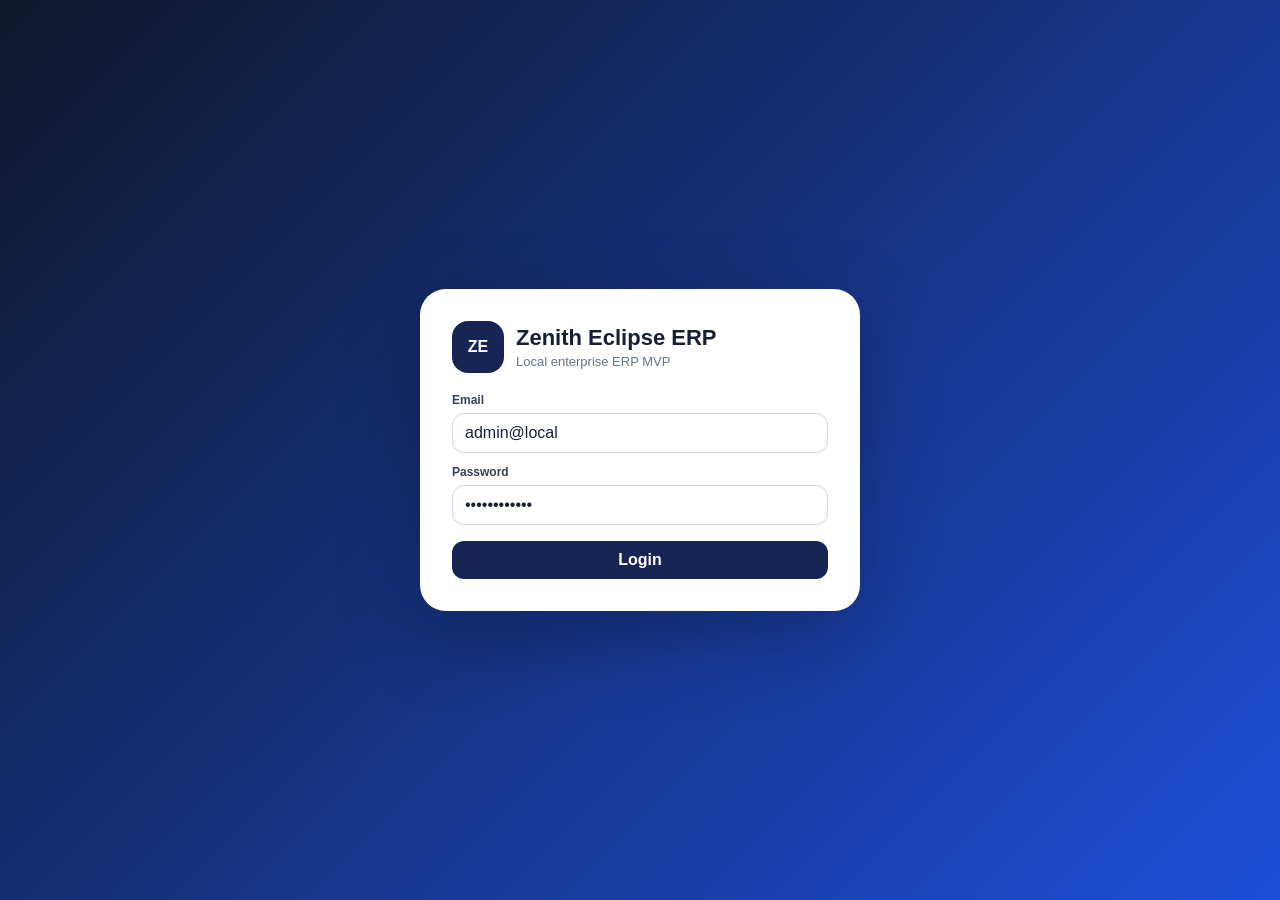
==== commit 8d55edc5: "remove default login credentials from user interface" ====
--- a/web/index.html
+++ b/web/index.html
@@ -29,7 +29,6 @@
       <label>Email</label><input id="loginEmail" value="admin@local" autocomplete="username" />
       <label>Password</label><input id="loginPassword" value="ChangeMe123!" type="password" autocomplete="current-password" />
       <button class="btn primary" style="width:100%;margin-top:16px" onclick="login()">Login</button>
-      <p class="hint">Default first login is <b>admin@local</b> / <b>ChangeMe123!</b>. Change it from Settings after opening.</p>
       <div id="loginMsg"></div>
     </div>
   </div>
